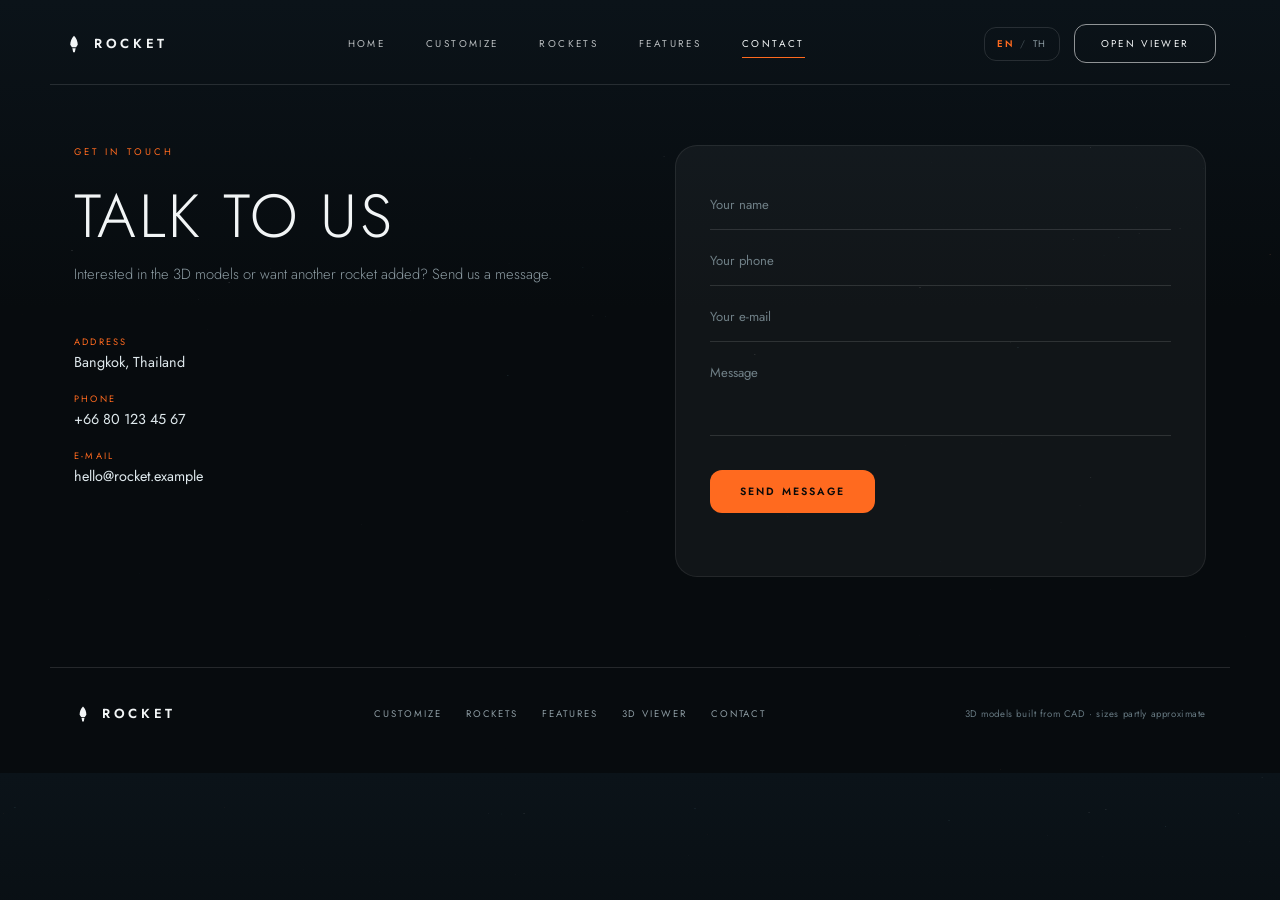
==== contact.html @ 26260e71 "Split the site into separate pages: home, customize, rockets, features, contact - index.html: wordma" ====
<!doctype html>
<html lang="en">
<head>
<meta charset="utf-8">
<meta name="viewport" content="width=device-width, initial-scale=1">
<title>Contact — Rocket 3D</title>
<meta name="description" content="Get in touch about the 3D models or request another rocket">
<link rel="preconnect" href="https://fonts.googleapis.com">
<link rel="preconnect" href="https://fonts.gstatic.com" crossorigin>
<link href="https://fonts.googleapis.com/css2?family=Jost:wght@300;400;500;600&family=Noto+Sans+Thai:wght@300;400;500&display=swap" rel="stylesheet">
<link rel="stylesheet" href="assets/style.css">
<script type="importmap">
{ "imports": {
  "three": "./rocket3d/vendor/three/build/three.module.min.js",
  "three/addons/": "./rocket3d/vendor/three/examples/jsm/"
} }
</script>
</head>
<body>
<i class="progress" id="progress" aria-hidden="true"></i>
<canvas id="stars" aria-hidden="true"></canvas>
<header class="nav" id="nav">
  <a class="logo" href="index.html" data-i18n-attr="aria-label:nav.home.aria"><svg viewBox="0 0 24 24" width="20" height="20" aria-hidden="true"><path d="M12 2c3 3 4.5 7 4.5 11l-2 3h-5l-2-3C7.5 9 9 5 12 2Zm-2 15h4l-1 5h-2l-1-5Z" fill="currentColor"/></svg><span>ROCKET</span></a>
  <nav class="links" id="nav-links" data-i18n-attr="aria-label:nav.main">
    <a href="index.html" data-i18n="nav.home">Home</a>
    <a href="customize.html" data-i18n="nav.customize">Customize</a>
    <a href="rockets.html" data-i18n="nav.rockets">Rockets</a>
    <a href="features.html" data-i18n="nav.features">Features</a>
    <a href="contact.html" aria-current="page" data-i18n="nav.contact">Contact</a>
  </nav>
  <div class="nav-right">
    <button class="lang" data-lang-btn type="button" aria-label="Language"><span data-l="en" class="on">EN</span><i>/</i><span data-l="th">TH</span></button>
    <a class="btn-outline" href="rocket3d/viewer.html" data-i18n="nav.viewer">Open viewer</a>
    <button class="menu" id="menu-btn" data-i18n-attr="aria-label:nav.menu" aria-label="Menu" aria-expanded="false" aria-controls="nav-links"><i></i><i></i><i></i></button>
  </div>
</header>


<main class="page">
<!-- ============ CONTACT ============ -->
<section class="contact reveal" id="contact">
  <div class="contact-grid">
    <div class="info">
      <p class="kicker" data-i18n="ct.kicker">Get in touch</p>
      <h2 data-i18n="ct.h">TALK TO US</h2>
      <p class="lead" data-i18n="ct.lead">Interested in the 3D models or want another rocket added? Send us a message.</p>
      <dl>
        <dt data-i18n="ct.addr">Address</dt><dd>Bangkok, Thailand</dd>
        <dt data-i18n="ct.phone">Phone</dt><dd>+66 80 123 45 67</dd>
        <dt data-i18n="ct.mail">E-mail</dt><dd>hello@rocket.example</dd>
      </dl>
    </div>
    <form class="form" id="form" novalidate>
      <label><input name="name" required data-i18n-attr="placeholder:ct.name,aria-label:ct.name"></label>
      <label><input name="phone" type="tel" data-i18n-attr="placeholder:ct.tel,aria-label:ct.tel"></label>
      <label><input name="email" type="email" required data-i18n-attr="placeholder:ct.email,aria-label:ct.email"></label>
      <label><textarea name="message" rows="3" data-i18n-attr="placeholder:ct.msg,aria-label:ct.msg"></textarea></label>
      <button type="submit" class="btn-solid" data-i18n="ct.send">Send message</button>
      <p class="status" role="status" aria-live="polite"></p>
    </form>
  </div>
</section>

</main>

<footer class="foot">
  <a class="logo" href="index.html" data-i18n-attr="aria-label:nav.home.aria"><svg viewBox="0 0 24 24" width="18" height="18" aria-hidden="true"><path d="M12 2c3 3 4.5 7 4.5 11l-2 3h-5l-2-3C7.5 9 9 5 12 2Zm-2 15h4l-1 5h-2l-1-5Z" fill="currentColor"/></svg><span>ROCKET</span></a>
  <nav data-i18n-attr="aria-label:ft.nav"><a href="customize.html" data-i18n="nav.customize">Customize</a><a href="rockets.html" data-i18n="nav.rockets">Rockets</a><a href="features.html" data-i18n="nav.features">Features</a><a href="rocket3d/viewer.html" data-i18n="ft.viewer">3D Viewer</a><a href="contact.html" data-i18n="nav.contact">Contact</a></nav>
  <small data-i18n="ft.note">3D models built from CAD · sizes partly approximate</small>
</footer>

<script type="module" src="assets/main.js"></script>
<script type="module" src="assets/motion.js"></script>
</body>
</html>
---- assets/style.css ----
:root{
  --bg:#080d11; --bg-2:#0e171d; --teal:#123540; --card:rgba(255,255,255,.045); --line:rgba(255,255,255,.12);
  --text:#f2f5f6; --mut:#8d9ca3; --accent:#ff6a1f; --ice:#9fe8ff;
  --font:'Jost','Noto Sans Thai',system-ui,sans-serif;
}
*{box-sizing:border-box;margin:0;padding:0}
html{touch-action:manipulation;-webkit-tap-highlight-color:transparent;scroll-behavior:smooth;overflow-x:hidden;overflow-x:clip;overscroll-behavior-x:none}
body{font-family:var(--font);background:linear-gradient(180deg,#0b1319,#070b0e 40%,#070b0e);color:var(--text);-webkit-font-smoothing:antialiased;overflow-x:hidden;overflow-x:clip;overscroll-behavior-x:none;max-width:100%}
a{color:inherit;text-decoration:none}
button,input,textarea{font:inherit;color:inherit}
button{cursor:pointer;border:0;background:none;touch-action:manipulation;-webkit-user-select:none;user-select:none}
ul,ol{list-style:none}
[hidden]{display:none!important}
:focus-visible{outline:2px solid var(--accent);outline-offset:3px}

/* ---------- shared bits ---------- */
.btn-outline{padding:11px 26px;border:1px solid rgba(255,255,255,.55);border-radius:12px;font-size:.62rem;letter-spacing:.22em;text-transform:uppercase;transition:.25s}
.btn-outline:hover{background:var(--accent);border-color:var(--accent);color:#000}
.btn-solid{display:inline-block;padding:14px 30px;background:var(--accent);color:#0a0a0a;border-radius:12px;font-size:.66rem;font-weight:600;letter-spacing:.2em;text-transform:uppercase;transition:.25s}
.btn-solid:hover{background:#fff}
.kicker{font-size:.6rem;letter-spacing:.32em;text-transform:uppercase;color:var(--accent);margin-bottom:14px}
.lead{color:var(--mut);font-size:.92rem;line-height:1.8;font-weight:300}
.reveal{opacity:0;transform:translateY(28px);transition:opacity .9s ease,transform .9s cubic-bezier(.2,.7,.2,1)}
.reveal.in{opacity:1;transform:none}
.acc{display:inline-block;padding:2px 10px;border-radius:12px;font-size:.6rem;background:rgba(255,255,255,.12)}
.acc[data-l=documented]{background:var(--accent);color:#000}
.acc[data-l=representative]{background:rgba(255,255,255,.22)}

/* ---------- INTRO (wordmark page) ---------- */
.intro{position:relative;min-height:100vh;display:grid;grid-template-rows:1fr auto;overflow:hidden;isolation:isolate;
  background:radial-gradient(60% 55% at calc(50% + var(--mx,0)*3%) calc(45% + var(--my,0)*3%),rgba(35,105,125,.55) 0%,rgba(18,53,64,.35) 48%,transparent 78%)}
.intro-body{display:grid;justify-items:center;align-content:center;gap:22px;padding:120px 24px 40px;text-align:center}
.eyebrow{font-size:.62rem;letter-spacing:.34em;text-transform:uppercase;color:var(--accent)}
.intro-body{transform:translate3d(calc(var(--mx,0)*-14px),calc(var(--my,0)*-9px + var(--p,0)*70px),0) scale(calc(1 + var(--p,0)*.22));opacity:calc(1 - var(--p,0)*1.25);will-change:transform,opacity}
.word{display:flex;justify-content:center;font-size:clamp(3.4rem,13vw,12rem);font-weight:600;line-height:1;color:#fff;perspective:900px;filter:drop-shadow(0 0 38px rgba(120,210,240,.38))}
.word .l{display:inline-block;margin:0 .14em;transform:translateX(calc((var(--i) - 2.5) * var(--p,0) * 1.1em))}
.word .l b{display:inline-block;font-weight:inherit;opacity:0;transform:translateY(80%) rotateX(-75deg) scale(1.15);filter:blur(16px);
  animation:letterIn 1.1s cubic-bezier(.2,.8,.2,1) forwards;animation-delay:calc(.2s + var(--i)*.1s)}
@keyframes letterIn{60%{filter:blur(2px)}to{opacity:1;transform:none;filter:blur(0)}}
.word.ready .l b{opacity:1;transform:none;filter:none;animation:shine 7s linear infinite;animation-delay:calc(var(--i)*.12s);
  background:linear-gradient(105deg,#fff 0 40%,#a9ecff 50%,#fff 60% 100%) 0 0/320% 100%;-webkit-background-clip:text;background-clip:text;-webkit-text-fill-color:transparent}
@keyframes shine{0%,55%{background-position:120% 0}100%{background-position:-120% 0}}
.word.glitch .l b{animation:glitch .42s steps(1,end) both}
@keyframes glitch{
  0%{transform:translateX(-6px) skewX(-8deg);filter:drop-shadow(-5px 0 rgba(0,240,255,.9)) drop-shadow(5px 0 rgba(255,106,31,.9));clip-path:inset(0 0 55% 0)}
  20%{transform:translateX(7px);clip-path:inset(40% 0 0 0)}
  40%{transform:translateX(-3px) skewX(6deg);clip-path:inset(15% 0 35% 0)}
  60%{transform:translateX(5px);filter:drop-shadow(4px 0 rgba(0,240,255,.9)) drop-shadow(-4px 0 rgba(255,106,31,.9));clip-path:inset(0)}
  80%{transform:translateX(-2px);clip-path:inset(60% 0 0 0)}
  100%{transform:none;filter:none;clip-path:inset(0)}}
.sub{font-size:.7rem;letter-spacing:.3em;text-transform:uppercase;color:#cfe0e6;line-height:1.9;max-width:560px}
.go{font-size:.66rem;letter-spacing:.24em;text-transform:uppercase;color:var(--accent);padding:12px 0;border-bottom:1px solid var(--accent);transition:.25s}
.go:hover{color:#fff;border-color:#fff}
.intro-social{position:absolute;left:clamp(20px,5vw,72px);bottom:190px;flex-direction:column;gap:6px}
.scroll-cue{position:absolute;right:clamp(20px,5vw,72px);bottom:190px;display:flex;align-items:center;gap:12px;font-size:.55rem;letter-spacing:.3em;text-transform:uppercase;writing-mode:vertical-rl;color:var(--mut)}
.scroll-cue i{width:1px;height:50px;background:currentColor;animation:grow 2s infinite}
@keyframes grow{0%{transform:scaleY(0);transform-origin:top}50%{transform:scaleY(1);transform-origin:top}51%{transform-origin:bottom}100%{transform:scaleY(0);transform-origin:bottom}}

/* ---------- NAV ---------- */
.nav{position:fixed;z-index:50;left:0;right:0;top:0;display:flex;align-items:center;justify-content:space-between;padding:24px clamp(20px,5vw,72px);transition:background .3s,padding .3s}
.nav.solid{background:rgba(7,11,14,.82);backdrop-filter:blur(14px);padding-top:14px;padding-bottom:14px;border-bottom:1px solid rgba(255,255,255,.07)}
.logo{display:inline-flex;align-items:center;gap:10px;font-weight:600;letter-spacing:.28em;font-size:.82rem}
.links{display:flex;gap:clamp(18px,3.2vw,54px);font-size:.62rem;letter-spacing:.24em;text-transform:uppercase}
.links a{opacity:.75;transition:.2s;padding:6px 0;border-bottom:1px solid transparent}
.links a:hover,.links a[aria-current=page]{opacity:1;border-color:var(--accent)}
.menu{display:none;width:40px;height:40px;border:1px solid var(--line);border-radius:10px;place-content:center;gap:5px}
.menu i{display:block;width:18px;height:1.5px;background:#fff}
.social{display:flex;gap:14px}
.social a{display:grid;place-items:center;width:26px;height:26px;font-size:.6rem;opacity:.7;transition:.2s}
.social a:hover{opacity:1;color:var(--accent)}

/* ---------- CUSTOMIZE: 3D on the left, options panel on the right ---------- */
.lab-wrap{position:relative}
.hero{position:relative;height:100vh;min-height:680px;overflow:hidden;isolation:isolate;display:grid;grid-template-columns:minmax(0,1fr) clamp(340px,30vw,440px);gap:22px;padding:88px clamp(16px,3vw,40px) 22px 0;
  background:radial-gradient(52% 58% at 34% 48%,rgba(35,105,125,.5) 0%,rgba(18,53,64,.32) 46%,transparent 76%)}
@supports (height:1svh){.hero{height:100svh}}
.hero-stage{position:relative;z-index:3;min-height:0}
.floor{position:absolute;z-index:0;left:50%;bottom:7%;width:min(90%,720px);height:130px;transform:translateX(-50%);pointer-events:none;
  background:radial-gradient(ellipse at 50% 50%,rgba(150,205,225,.2) 0%,rgba(80,150,175,.08) 45%,transparent 70%)}
#gl3d{position:absolute;inset:0;width:100%;height:100%;display:block;touch-action:pan-y;outline:0;z-index:1;
  opacity:var(--enter,1);transform:translateY(calc((1 - var(--enter,1)) * 16vh)) scale(calc(.94 + var(--enter,1)*.06))}
.chip{position:absolute;left:50%;bottom:30px;transform:translateX(-50%);display:flex;gap:10px;align-items:center;background:rgba(10,16,20,.8);backdrop-filter:blur(10px);border:1px solid var(--line);padding:9px 18px;border-radius:24px;font-size:.66rem;white-space:nowrap;z-index:5}
.chip code{opacity:.55;font-size:.58rem}
.loading{position:absolute;inset:0;display:grid;place-content:center;justify-items:center;gap:12px;font-size:.68rem;color:var(--mut);letter-spacing:.1em;transition:opacity .5s;z-index:4}
.loading.done{opacity:0;pointer-events:none}
.loading i{width:28px;height:28px;border-radius:50%;border:2px solid #fff;border-right-color:transparent;animation:spin .9s linear infinite}
@keyframes spin{to{transform:rotate(360deg)}}
.zoom{position:absolute;z-index:6;right:12px;bottom:34px;display:grid;gap:6px}
.zoom button{width:40px;height:40px;border-radius:12px;background:rgba(10,16,20,.8);backdrop-filter:blur(8px);border:1px solid var(--line);display:grid;place-items:center;font-size:1.2rem;line-height:1;transition:.2s}
.zoom button:hover{background:var(--accent);border-color:var(--accent);color:#000}
.zoom-hint{position:absolute;z-index:5;left:0;right:0;bottom:6px;text-align:center;font-size:.58rem;letter-spacing:.06em;color:#6f8088;pointer-events:none}
.specs{position:absolute;z-index:6;left:clamp(16px,3vw,44px);top:6px;display:flex;gap:30px;opacity:var(--enter,1)}
.specs>div{position:relative;padding-left:24px}
.specs>div::before{content:"";position:absolute;left:0;top:3px;width:12px;height:12px;border-radius:50%;border:3px solid var(--accent)}
.specs dt{font-size:.52rem;letter-spacing:.22em;text-transform:uppercase;color:var(--mut);margin-bottom:2px}
.specs dd{font-size:.95rem;font-weight:500}

/* options panel */
.panel{position:relative;z-index:8;display:flex;flex-direction:column;gap:0;overflow:auto;padding:22px 22px 8px;border-radius:24px;
  background:rgba(10,17,21,.82);backdrop-filter:blur(18px);border:1px solid var(--line);opacity:var(--enter,1);transform:translateX(calc((1 - var(--enter,1)) * 40px))}
.panel>*{flex:none;min-width:0}
.panel{min-width:0}
.panel-head{padding-bottom:14px;border-bottom:1px solid var(--line)}
.panel-head .kicker{margin-bottom:6px}
.panel-head h2{font-size:1.7rem;font-weight:300;letter-spacing:.02em}
.panel section{padding:16px 0;border-bottom:1px solid var(--line)}
.panel section:last-child{border-bottom:0}
.panel h3{font-size:.56rem;font-weight:500;letter-spacing:.24em;text-transform:uppercase;color:var(--mut);margin-bottom:12px;display:flex;gap:8px;align-items:baseline}
.panel h3 small{letter-spacing:.02em;text-transform:none;font-size:.62rem;color:#cfd9de;max-width:210px;overflow:hidden;text-overflow:ellipsis;white-space:nowrap}
.veh{display:grid;gap:6px}
.veh button{width:100%;display:flex;align-items:center;gap:14px;padding:11px 14px;border-radius:14px;background:rgba(255,255,255,.05);text-align:left;font-size:.82rem;transition:.2s}
.veh button span{font-size:.62rem;letter-spacing:.18em;color:var(--mut)}
.veh button:hover{background:rgba(255,255,255,.1)}
.veh button[aria-checked=true]{background:var(--accent);color:#000;font-weight:500}
.veh button[aria-checked=true] span{color:#000;opacity:.7}
.vchips{display:flex;gap:6px;flex-wrap:wrap}
.vchips button{padding:8px 14px;border-radius:20px;border:1px solid var(--line);font-size:.66rem;letter-spacing:.06em;color:#cfd9de;transition:.2s}
.vchips button[aria-checked=true]{background:var(--accent);border-color:var(--accent);color:#000}
.vchips button:hover:not([aria-checked=true]){border-color:#fff;color:#fff}
.explode{display:flex;gap:14px;align-items:center}
.play{flex:none;width:44px;height:44px;border-radius:50%;border:1px solid rgba(255,255,255,.6);display:grid;place-items:center;transition:.25s}
.play:hover,.play[aria-pressed=true]{background:var(--accent);border-color:var(--accent);color:#000}
.explode output{width:42px;text-align:right;font-size:.74rem;color:var(--mut)}
input[type=range]{-webkit-appearance:none;appearance:none;flex:1;width:100%;height:3px;border-radius:3px;background:rgba(255,255,255,.2);outline:0}
input[type=range]::-webkit-slider-thumb{-webkit-appearance:none;width:16px;height:16px;border-radius:50%;background:var(--accent);border:0;box-shadow:0 0 0 4px rgba(255,106,31,.25);cursor:pointer}
input[type=range]::-moz-range-thumb{width:16px;height:16px;border-radius:50%;background:var(--accent);border:0;box-shadow:0 0 0 4px rgba(255,106,31,.25);cursor:pointer}
.paint.off .swatches,.paint.off .picker,.paint.off .row{opacity:.3;pointer-events:none}
.swatches{display:flex;gap:10px;flex-wrap:wrap;margin-bottom:12px}
.swatches button{width:28px;height:28px;border-radius:50%;background:var(--sw);border:2px solid rgba(255,255,255,.25);transition:.2s}
.swatches button:hover{transform:scale(1.15)}
.swatches button.on{border-color:#fff;box-shadow:0 0 0 2px var(--accent)}
.picker{display:flex;justify-content:space-between;align-items:center;font-size:.76rem;margin-bottom:12px;color:#cfd9de}
input[type=color]{width:34px;height:34px;padding:0;border:0;border-radius:50%;background:none;cursor:pointer}
input[type=color]::-webkit-color-swatch-wrapper{padding:0}
input[type=color]::-webkit-color-swatch{border:2px solid rgba(255,255,255,.4);border-radius:50%}
.row{display:flex;gap:6px;flex-wrap:wrap}
.mini{padding:8px 14px;border-radius:10px;border:1px solid var(--line);font-size:.58rem;letter-spacing:.14em;text-transform:uppercase;transition:.2s}
.mini:hover{background:var(--accent);border-color:var(--accent);color:#000}
.parts-sec{display:flex;flex-direction:column;min-height:0}
.panel input[type=search]{width:100%;padding:11px 16px;border-radius:14px;border:1px solid var(--line);background:rgba(255,255,255,.05);font-size:.76rem;outline:0}
.panel input[type=search]:focus{border-color:var(--accent)}
.plist{display:grid;gap:4px;margin-top:10px;max-height:230px;overflow:auto;align-content:start;padding-right:2px}
.plist button{width:100%;display:flex;gap:8px;padding:9px 12px;border-radius:12px;background:rgba(255,255,255,.04);text-align:left;font-size:.72rem;align-items:center;transition:.2s}
.plist button b{font-weight:400;flex:1}
.plist button code{font-size:.55rem;opacity:.5}
.plist button.on{background:var(--accent);color:#000}
.plist button:hover:not(.on){background:rgba(255,255,255,.1)}
.msg{font-size:.76rem;line-height:1.6;color:var(--mut)}
.name-th{font-size:1.05rem;font-weight:500;line-height:1.3}
.name-en{font-size:.68rem;color:var(--mut);margin:2px 0 10px}
.kv{display:grid;grid-template-columns:84px 1fr;gap:6px 8px;font-size:.7rem;margin-bottom:12px}
.kv dt{color:var(--mut);text-transform:uppercase;font-size:.52rem;letter-spacing:.12em;padding-top:2px}
.kv dd{word-break:break-word}

/* header extras */
.nav-right{display:flex;align-items:center;gap:14px}
.lang{display:inline-flex;gap:6px;align-items:center;padding:9px 12px;border:1px solid var(--line);border-radius:12px;font-size:.6rem;letter-spacing:.16em;color:var(--mut);transition:.2s}
.lang:hover{border-color:#fff}
.lang i{font-style:normal;opacity:.4}
.lang .on{color:var(--accent);font-weight:600}
.progress{position:fixed;z-index:60;left:0;top:0;height:2px;width:100%;background:linear-gradient(90deg,var(--accent),var(--ice));transform:scaleX(var(--sp,0));transform-origin:0 50%;pointer-events:none}
#stars{position:fixed;inset:0;width:100%;height:100%;z-index:-1;pointer-events:none}
.stag>*{opacity:0;transform:translateY(40px) scale(.97);transition:opacity .8s ease,transform .9s cubic-bezier(.2,.7,.2,1);transition-delay:calc(var(--k,0)*110ms)}
.stag.in>*{opacity:1;transform:none}
.stag.in>.rk:hover,.stag.in>article:hover{transition-delay:0s}
.acc{display:inline-block;padding:2px 10px;border-radius:12px;font-size:.6rem;background:rgba(255,255,255,.12)}

/* ---------- inner pages ---------- */
.page{padding-top:84px;min-height:70vh}
.page>section:first-child{padding-top:60px}

/* ---------- STATS ---------- */
.stats{display:grid;grid-template-columns:repeat(4,1fr);width:100%;padding:34px clamp(20px,5vw,72px) 40px;background:linear-gradient(180deg,rgba(6,10,13,.2),rgba(6,10,13,.85));border-top:1px solid rgba(255,255,255,.07)}
.stats div{display:grid;gap:8px;text-align:center;padding:0 12px;border-left:1px solid var(--line)}
.stats div:first-child{border-left:0}
.stats b{font-size:clamp(1.8rem,4vw,2.8rem);font-weight:500;letter-spacing:.02em}
.stats span{font-size:.6rem;letter-spacing:.24em;text-transform:uppercase;color:var(--mut)}

/* ---------- ROCKETS ---------- */
.rockets,.features,.accuracy,.contact{max-width:1180px;margin:0 auto;padding:90px 24px}
.sec-head{display:grid;gap:6px;margin-bottom:50px;max-width:560px}
h2{font-weight:300;letter-spacing:.04em;line-height:1.05;font-size:clamp(2.2rem,5vw,3.8rem)}
.sec-head .lead{margin-top:10px}
.cards{display:grid;grid-template-columns:repeat(3,1fr);gap:22px}
.rk{position:relative;display:grid;gap:12px;align-content:start;padding:18px 18px 24px;border-radius:22px;background:var(--card);border:1px solid rgba(255,255,255,.07);transition:.35s}
.rk:hover{transform:translateY(-6px);border-color:rgba(255,106,31,.5);background:rgba(255,255,255,.07)}
.rk-img{display:block;border-radius:14px;overflow:hidden;background:radial-gradient(70% 60% at 50% 45%,rgba(35,105,125,.5),#0a1116);aspect-ratio:6/7}
.rk-img img{width:100%;height:100%;object-fit:cover;display:block;transition:.6s}
.rk:hover .rk-img img{transform:scale(1.04)}
.rk .n{position:absolute;right:30px;top:30px;font-size:.62rem;letter-spacing:.2em;color:rgba(255,255,255,.55)}
.rk h3{font-size:1.4rem;font-weight:400;letter-spacing:.04em;margin-top:6px}
.rk p{font-size:.8rem;line-height:1.75;color:var(--mut);font-weight:300}
.link{justify-self:start;font-size:.62rem;letter-spacing:.2em;text-transform:uppercase;color:var(--accent);transition:.2s}
.link:hover{color:#fff}

/* ---------- FEATURES ---------- */
.features{display:grid;grid-template-columns:.9fr 1.3fr;gap:60px;align-items:center}
.feat-intro{display:grid;gap:14px;justify-items:start}
.feat-intro .lead{margin:6px 0 14px}
.feat-grid{display:grid;grid-template-columns:repeat(3,1fr);gap:16px}
.feat-grid article{display:grid;gap:12px;align-content:start;padding:26px 22px;border-radius:20px;background:var(--card);border:1px solid rgba(255,255,255,.07);transition:.3s}
.feat-grid article:hover{border-color:rgba(255,106,31,.5);transform:translateY(-4px)}
.feat-grid svg{width:30px;height:30px;color:var(--accent);margin-bottom:6px}
.feat-grid h3{font-size:1.02rem;font-weight:500;letter-spacing:.05em}
.feat-grid p{font-size:.76rem;line-height:1.75;color:var(--mut);font-weight:300}

/* ---------- ACCURACY ---------- */
.accuracy{text-align:center;display:grid;gap:12px;justify-items:center;border-top:1px solid var(--line)}
.accuracy h2{font-size:clamp(1.8rem,4vw,2.8rem)}
.acc-grid{display:grid;grid-template-columns:repeat(3,1fr);gap:40px;margin-top:30px;max-width:900px;text-align:left}
.acc-grid>div{display:grid;gap:8px;align-content:start}
.acc-grid h3{font-size:.8rem;letter-spacing:.14em;font-weight:500;text-transform:uppercase}
.acc-grid p{font-size:.76rem;color:var(--mut);line-height:1.7;font-weight:300}
.dot{width:12px;height:12px;border-radius:50%;background:#fff}
.dot.doc{background:var(--accent)}.dot.std{background:var(--ice)}.dot.rep{background:transparent;border:2px solid #fff}

/* ---------- CONTACT ---------- */
.contact{border-top:1px solid var(--line)}
.contact-grid{display:grid;grid-template-columns:1fr 1fr;gap:70px;align-items:start}
.contact .info{display:grid;gap:12px;align-content:start;border:0;padding:0;max-height:none}
.contact dl{display:grid;gap:4px;margin-top:20px}
.contact dt{font-size:.58rem;letter-spacing:.24em;text-transform:uppercase;color:var(--accent);margin-top:16px}
.contact dd{font-size:.9rem;color:#dfe9ed}
.form{display:grid;gap:6px;padding:34px;border-radius:22px;background:var(--card);border:1px solid rgba(255,255,255,.08)}
.form label{display:block}
.form input,.form textarea{width:100%;background:none;border:0;border-bottom:1px solid var(--line);padding:15px 0;font-size:.82rem;outline:0;resize:none;transition:.3s}
.form input:focus,.form textarea:focus{border-color:var(--accent)}
.form ::placeholder{color:#6f7f86}
.form button{justify-self:start;margin-top:22px}
.status{font-size:.7rem;color:var(--accent);min-height:1.2em;margin-top:10px}

.foot{display:flex;flex-wrap:wrap;gap:20px 40px;align-items:center;justify-content:space-between;max-width:1180px;margin:0 auto;padding:36px 24px 50px;border-top:1px solid var(--line)}
.foot nav{display:flex;flex-wrap:wrap;gap:10px 24px;font-size:.6rem;letter-spacing:.2em;text-transform:uppercase;color:var(--mut)}
.foot nav a:hover{color:#fff}
.foot small{font-size:.6rem;color:#667880;letter-spacing:.06em}

/* ---------- RESPONSIVE ---------- */
@media (max-width:1100px){
  .features{grid-template-columns:1fr}
  .feat-grid{grid-template-columns:repeat(3,1fr)}
}
@media (max-width:900px){
  .links{position:absolute;left:0;right:0;top:100%;flex-direction:column;gap:0;background:rgba(8,13,17,.96);backdrop-filter:blur(14px);padding:6px 24px 14px;display:none}
  .links.open{display:flex}
  .links a{padding:14px 0;border-bottom:1px solid var(--line)}
  .menu{display:grid}
  .nav .btn-outline{display:none}
  /* phones: the 3D view sits above the options panel */
  .hero{position:relative;height:auto;min-height:0;grid-template-columns:minmax(0,1fr);padding:84px 16px 24px;gap:16px}
  .hero-stage{height:62svh;min-height:380px}
  .panel{overflow:visible;transform:none;opacity:1}
  .specs{gap:18px;top:2px}.specs dd{font-size:.8rem}
  .intro-social,.scroll-cue{display:none}
  .stats{grid-template-columns:repeat(2,1fr);gap:26px 0}.stats div:nth-child(3){border-left:0}
  .cards{grid-template-columns:1fr;max-width:480px;margin:0 auto}
  .feat-grid{grid-template-columns:1fr}
  .acc-grid{grid-template-columns:1fr;gap:26px}
  .contact-grid{grid-template-columns:1fr;gap:40px}
}
@media (max-width:520px){
  .word{font-size:clamp(2.4rem,15.5vw,5rem)}.word .l{margin:0 .08em}
  .form{padding:24px 20px}
  .nav-right{gap:8px}
}
@media (prefers-reduced-motion:reduce){*{animation:none!important;transition:none!important;scroll-behavior:auto!important}.reveal,.stag>*{opacity:1;transform:none}.word .l b{opacity:1;transform:none;filter:none}.hero{height:auto;padding-bottom:24px}.hero-stage{height:70vh}#gl3d,.specs,.panel{opacity:1;transform:none}#stars{display:none}}
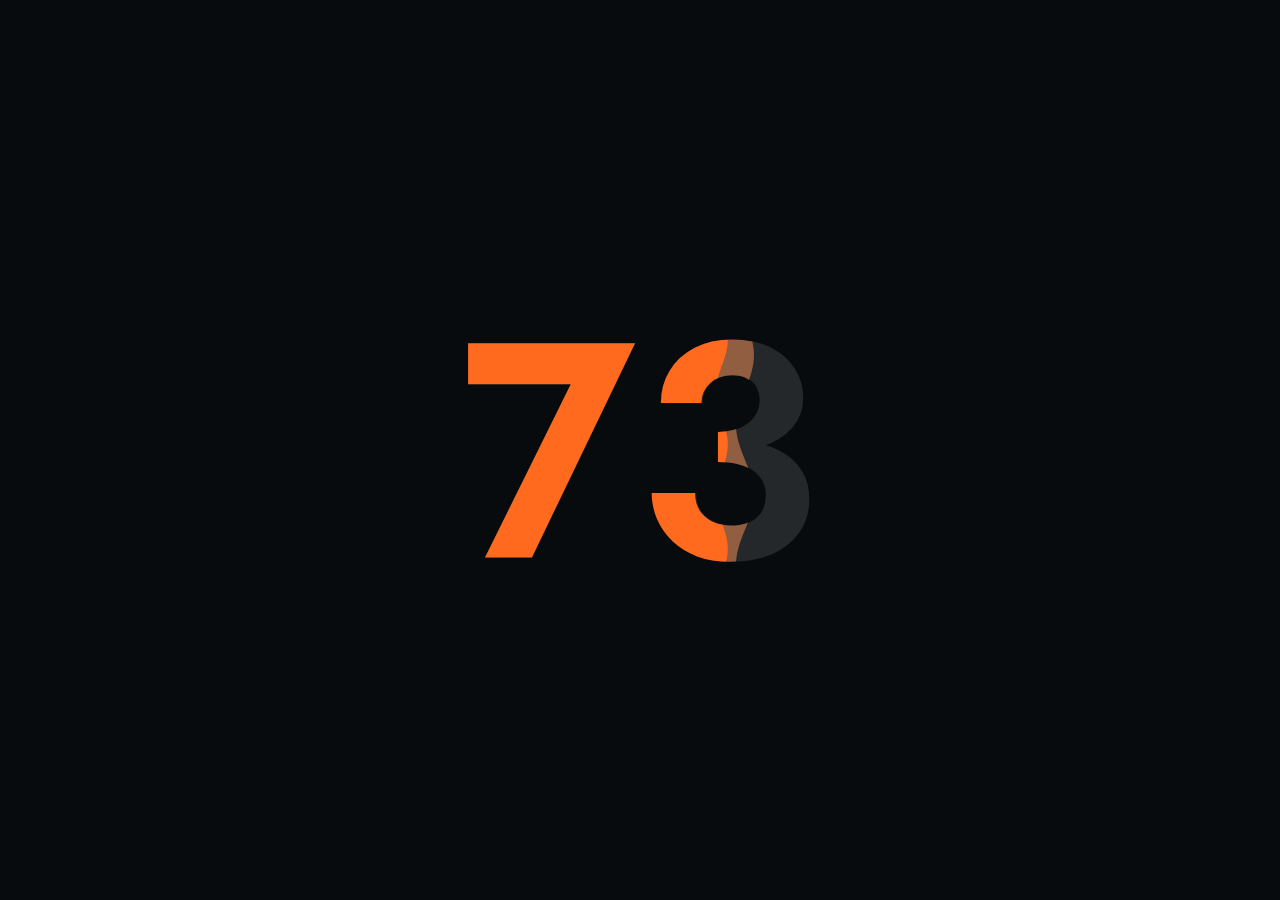
==== commit da2e7ab7: "Add loading screen: water-fill percentage, zoom through the middle 0 - big 0-100% counter fills like" ====
--- a/contact.html
+++ b/contact.html
@@ -8,6 +8,7 @@
 <link rel="preconnect" href="https://fonts.googleapis.com">
 <link rel="preconnect" href="https://fonts.gstatic.com" crossorigin>
 <link href="https://fonts.googleapis.com/css2?family=Jost:wght@300;400;500;600&family=Noto+Sans+Thai:wght@300;400;500&display=swap" rel="stylesheet">
+<script>try{var c=/customize/.test(location.pathname);if(c)window.__loaderManual=true;if(c||!sessionStorage.getItem('rocket:seen'))document.documentElement.classList.add('loading');setTimeout(function(){document.documentElement.classList.remove('loading')},20000)}catch(e){}</script>
 <link rel="stylesheet" href="assets/style.css">
 <script type="importmap">
 { "imports": {
@@ -17,6 +18,7 @@
 </script>
 </head>
 <body>
+<div id="loader" role="status" aria-label="Loading"><canvas></canvas></div>
 <i class="progress" id="progress" aria-hidden="true"></i>
 <canvas id="stars" aria-hidden="true"></canvas>
 <header class="nav" id="nav">
@@ -69,6 +71,7 @@
   <small data-i18n="ft.note">3D models built from CAD · sizes partly approximate</small>
 </footer>
 
+<script type="module" src="assets/loader.js"></script>
 <script type="module" src="assets/main.js"></script>
 <script type="module" src="assets/motion.js"></script>
 </body>
--- a/assets/style.css
+++ b/assets/style.css
@@ -263,3 +263,11 @@
   .nav-right{gap:8px}
 }
 @media (prefers-reduced-motion:reduce){*{animation:none!important;transition:none!important;scroll-behavior:auto!important}.reveal,.stag>*{opacity:1;transform:none}.word .l b{opacity:1;transform:none;filter:none}.hero{height:auto;padding-bottom:24px}.hero-stage{height:70vh}#gl3d,.specs,.panel{opacity:1;transform:none}#stars{display:none}}
+
+/* ---------- loading screen ---------- */
+#loader{display:none}
+html.loading #loader{display:block;position:fixed;inset:0;z-index:2000;background:#070b0e;will-change:transform}
+html.loading{overflow:hidden}
+#loader canvas{position:absolute;inset:0;width:100%;height:100%;display:block}
+/* hold the wordmark until the loader reveals the page */
+html.loading:not(.ld-reveal) .word .l b{animation-play-state:paused}
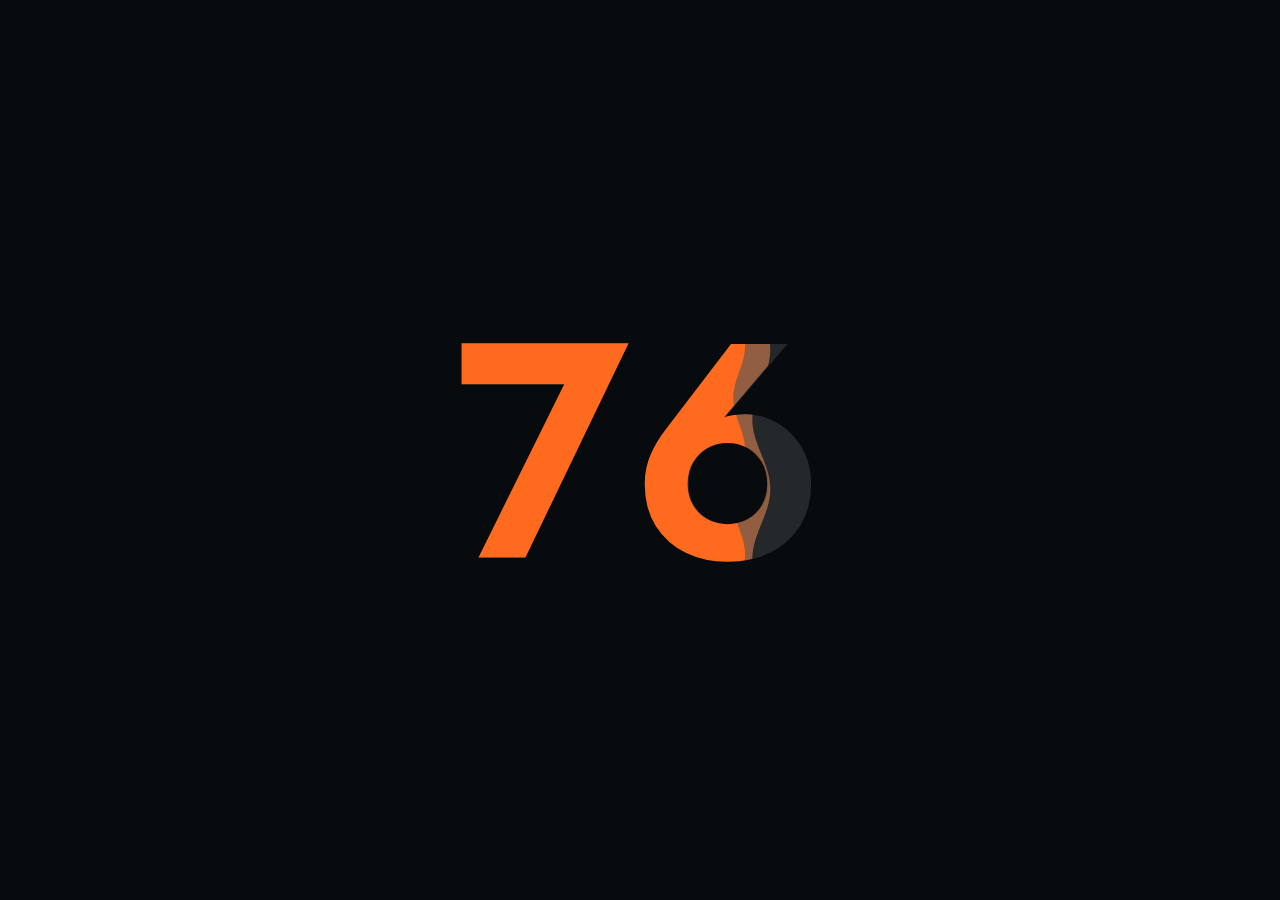
==== commit ee05e233: "Fix white overscroll band (dark html bg, theme-color); rocket pops in on scroll Co-Authored-By: Clau" ====
--- a/contact.html
+++ b/contact.html
@@ -2,6 +2,7 @@
 <html lang="en">
 <head>
 <meta charset="utf-8">
+<meta name="theme-color" content="#070b0e">
 <meta name="viewport" content="width=device-width, initial-scale=1">
 <title>Contact — Rocket 3D</title>
 <meta name="description" content="Get in touch about the 3D models or request another rocket">
--- a/assets/style.css
+++ b/assets/style.css
@@ -4,7 +4,7 @@
   --font:'Jost','Noto Sans Thai',system-ui,sans-serif;
 }
 *{box-sizing:border-box;margin:0;padding:0}
-html{touch-action:manipulation;-webkit-tap-highlight-color:transparent;scroll-behavior:smooth;overflow-x:hidden;overflow-x:clip;overscroll-behavior-x:none}
+html{background:#070b0e;color-scheme:dark;touch-action:manipulation;-webkit-tap-highlight-color:transparent;scroll-behavior:smooth;overflow-x:hidden;overflow-x:clip;overscroll-behavior-x:none}
 body{font-family:var(--font);background:linear-gradient(180deg,#0b1319,#070b0e 40%,#070b0e);color:var(--text);-webkit-font-smoothing:antialiased;overflow-x:hidden;overflow-x:clip;overscroll-behavior-x:none;max-width:100%}
 a{color:inherit;text-decoration:none}
 button,input,textarea{font:inherit;color:inherit}
@@ -271,3 +271,60 @@
 #loader canvas{position:absolute;inset:0;width:100%;height:100%;display:block}
 /* hold the wordmark until the loader reveals the page */
 html.loading:not(.ld-reveal) .word .l b{animation-play-state:paused}
+
+/* ---------- STORY (home): pinned 3D stage driven by scroll ---------- */
+.story{position:relative;height:1000vh}
+.stage.intro{position:sticky;top:0;height:100vh;min-height:0;display:block;overflow:hidden}
+@supports (height:1svh){.stage.intro{height:100svh}}
+.stage .intro-body{position:absolute;inset:0;z-index:1;padding:0 24px;align-content:center}
+.stage #gl3d{position:absolute;inset:0;width:100%;height:100%;display:block;z-index:2;pointer-events:none}
+.stage .loading{z-index:3}
+.stage .stats{position:absolute;left:0;right:0;bottom:0;z-index:4;opacity:calc(1 - var(--p,0)*3);pointer-events:none}
+.picker{position:absolute;z-index:8;right:clamp(16px,4vw,56px);top:92px;display:flex;align-items:center;gap:10px}
+.picker label{font-size:.56rem;letter-spacing:.24em;text-transform:uppercase;color:var(--mut)}
+.picker select{appearance:none;-webkit-appearance:none;padding:11px 40px 11px 18px;border-radius:14px;border:1px solid var(--line);background:rgba(10,16,20,.75) url("data:image/svg+xml,%3Csvg xmlns='http://www.w3.org/2000/svg' width='12' height='8' viewBox='0 0 12 8'%3E%3Cpath d='M1 1l5 5 5-5' fill='none' stroke='%23ff6a1f' stroke-width='2' stroke-linecap='round'/%3E%3C/svg%3E") no-repeat right 16px center;backdrop-filter:blur(10px);font-size:.82rem;color:#fff;cursor:pointer;outline:0;transition:.2s}
+.picker select:hover,.picker select:focus-visible{border-color:var(--accent)}
+.picker select option{background:#0e171d;color:#fff}
+
+.cap{position:absolute;z-index:6;bottom:13%;width:min(400px,38vw);padding:24px 26px;border-radius:22px;background:rgba(10,17,21,.78);backdrop-filter:blur(16px);border:1px solid var(--line);
+  opacity:var(--cap-o,0);transform:translateY(calc((1 - var(--cap-o,0)) * 28px));pointer-events:none}
+.cap.right{right:clamp(20px,6vw,90px)}.cap.left{left:clamp(20px,6vw,90px)}
+.cap-n{display:flex;gap:6px;align-items:baseline;margin-bottom:10px;color:var(--mut);font-size:.7rem;letter-spacing:.2em}
+.cap-n b{font-size:2.2rem;font-weight:300;color:var(--accent);letter-spacing:.04em;line-height:1}
+.cap h2{font-size:1.5rem;font-weight:400;line-height:1.2;margin-bottom:10px}
+.cap p:not(.cap-n){font-size:.88rem;line-height:1.75;color:#cfd9de;font-weight:300}
+.cap small{display:block;margin-top:12px;font-size:.58rem;letter-spacing:.14em;color:var(--mut);text-transform:uppercase}
+.dots{position:absolute;z-index:7;right:14px;top:50%;transform:translateY(-50%);display:grid;gap:12px;opacity:var(--dots-o,0);transition:opacity .3s}
+.dots button{width:10px;height:10px;border-radius:50%;background:rgba(255,255,255,.28);transition:.25s;position:relative}
+.dots button:hover{background:#fff}
+.dots button.on{background:var(--accent);transform:scale(1.6)}
+.scroll-hint{position:absolute;z-index:6;left:0;right:0;bottom:118px;display:grid;justify-items:center;gap:10px;font-size:.58rem;letter-spacing:.3em;text-transform:uppercase;color:#cfe0e6;pointer-events:none;opacity:calc(1 - var(--p,0)*6)}
+.scroll-hint i{width:1px;height:46px;background:currentColor;animation:grow 2s infinite}
+.cta{position:absolute;z-index:9;left:0;right:0;margin:auto;width:max-content;bottom:9%;display:flex;align-items:center;gap:18px;padding:22px 44px;border-radius:60px;background:var(--accent);color:#0a0a0a;font-size:clamp(1.2rem,3vw,2rem);font-weight:500;letter-spacing:.1em;text-transform:uppercase;box-shadow:0 0 0 0 rgba(255,106,31,.5),0 20px 60px -10px rgba(255,106,31,.6)}
+.cta b{font-weight:400;transition:transform .3s}
+.cta:hover b{transform:translateX(8px)}
+.cta.on{animation:ctaPop .95s cubic-bezier(.2,.9,.3,1) both,ctaPulse 2.4s 1s infinite}
+@keyframes ctaPop{0%{transform:scale(.2) rotate(-6deg);opacity:0}55%{transform:scale(1.18) rotate(1.5deg);opacity:1}75%{transform:scale(.93)}90%{transform:scale(1.04)}100%{transform:scale(1);opacity:1}}
+@keyframes ctaPulse{0%{box-shadow:0 0 0 0 rgba(255,106,31,.5),0 20px 60px -10px rgba(255,106,31,.6)}70%,100%{box-shadow:0 0 0 28px rgba(255,106,31,0),0 20px 60px -10px rgba(255,106,31,.6)}}
+@media (max-width:900px){
+  .picker{top:78px;right:14px}.picker label{display:none}
+  .cap{left:14px!important;right:14px!important;width:auto;bottom:112px;padding:18px 20px}
+  .cap h2{font-size:1.2rem}.cap p:not(.cap-n){font-size:.8rem;line-height:1.6}
+  .dots{display:none}
+  .scroll-hint{bottom:150px}
+  .cta{bottom:20%;padding:18px 34px}
+}
+@media (prefers-reduced-motion:reduce){.story{height:auto}.stage.intro{position:relative;height:100svh}.cap,.dots{opacity:1}.cta.on{animation:none}}
+
+/* Customize page: blue UI (matches the blue loader); home keeps orange */
+body.app-page{--accent:#35b8e8}
+body.app-page input[type=range]::-webkit-slider-thumb,body.app-page input[type=range]::-moz-range-thumb{box-shadow:0 0 0 4px rgba(53,184,232,.25)}
+
+/* hero: wordmark + rocket choice first, the 3D model comes in on scroll */
+.hero-pick{display:grid;justify-items:center;gap:12px;margin-top:10px;pointer-events:auto}
+.hero-pick>span{font-size:.58rem;letter-spacing:.3em;text-transform:uppercase;color:var(--mut)}
+#hero-chips{display:flex;flex-wrap:wrap;justify-content:center;gap:10px}
+#hero-chips button{padding:12px 22px;border-radius:40px;border:1px solid var(--line);background:rgba(10,16,20,.6);backdrop-filter:blur(8px);color:#fff;font-size:.8rem;letter-spacing:.06em;cursor:pointer;transition:.2s}
+#hero-chips button:hover,#hero-chips button[aria-pressed=true]{background:var(--accent);border-color:var(--accent);color:#0a0a0a}
+.stage .scroll-hint{bottom:70px}
+@media (max-width:900px){.stage .scroll-hint{bottom:60px}#hero-chips button{padding:11px 18px}}
